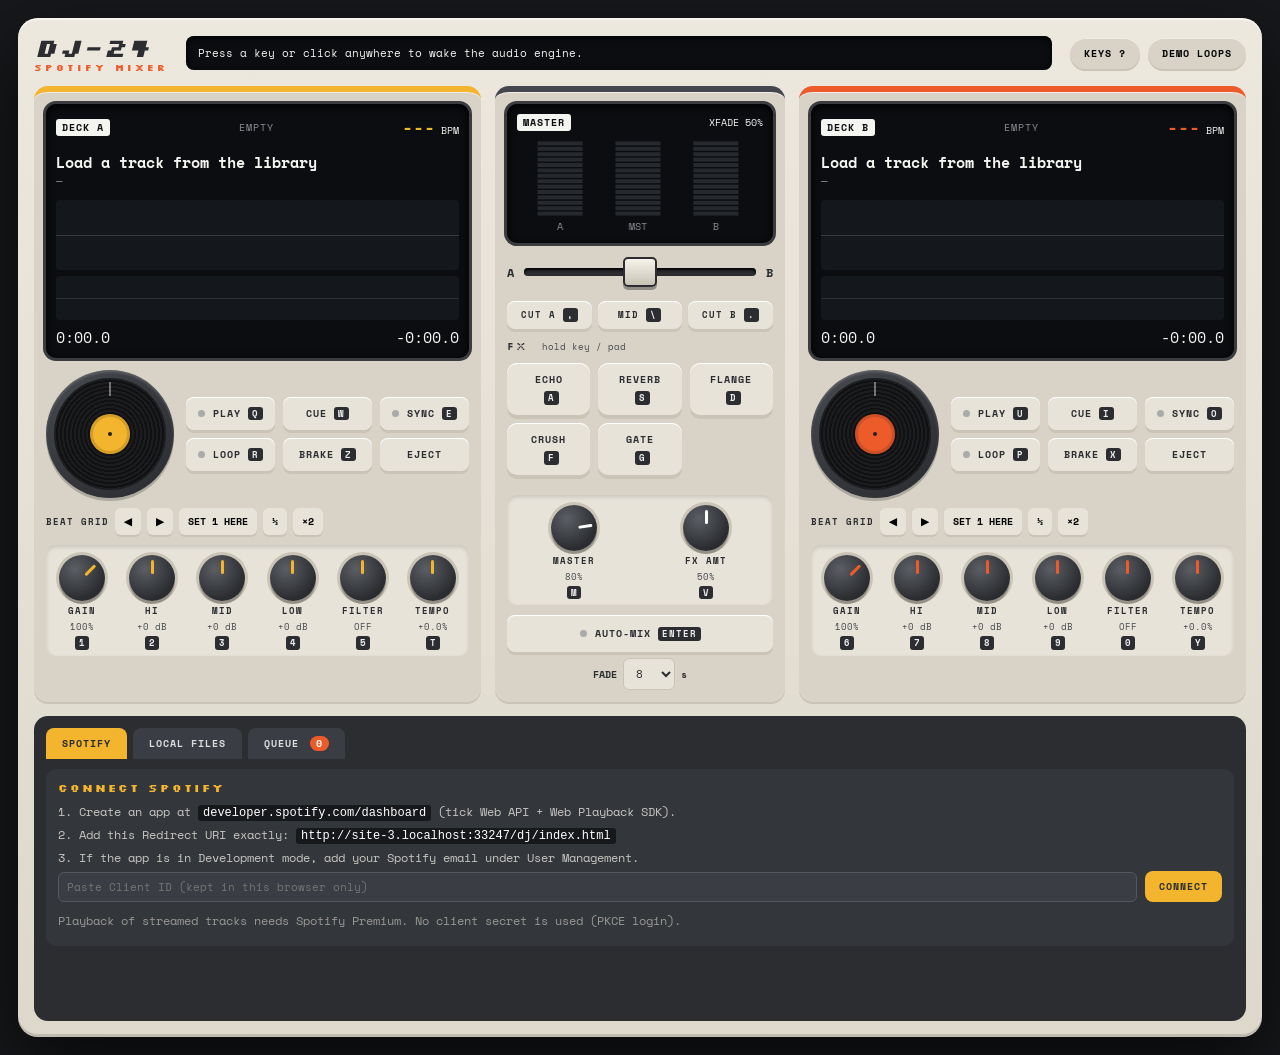
==== dj/index.html @ 0778deb3 "Initial: Power app, DJ-24 mixer Co-Authored-By: Claude Sonnet 5.5 <noreply@anthropic.com>" ====
<!doctype html>
<html lang="en">
<head>
<meta charset="utf-8">
<meta name="viewport" content="width=device-width,initial-scale=1">
<title>DJ-24 Mixer</title>
<link rel="stylesheet" href="https://fonts.googleapis.com/css2?family=Silkscreen:wght@400;700&family=Space+Mono:wght@400;700&display=swap">
<link rel="stylesheet" href="style.css">
</head>
<body>
<div id="unit">
  <header>
    <div class="logo">DJ-24<small>SPOTIFY MIXER</small></div>
    <div id="status" class="status">Press a key or click anywhere to wake the audio engine.</div>
    <div class="hdr-btns">
      <button id="btn-keys" class="pill">KEYS ?</button>
      <button id="btn-demo" class="pill">DEMO LOOPS</button>
    </div>
  </header>

  <main>
    <div id="slot-A"></div>
    <section class="mixer">
      <div class="lcd small">
        <div class="lcd-top"><span class="tag">MASTER</span><span id="mix-state">XFADE 50%</span></div>
        <canvas id="meters" width="240" height="96"></canvas>
      </div>
      <div class="xfwrap"><span>A</span><input type="range" id="xf" min="0" max="1" step="0.001" value="0.5" aria-label="Crossfader"><span>B</span></div>
      <div class="cutrow">
        <button class="btn sm" data-cut="0">CUT A<kbd>,</kbd></button>
        <button class="btn sm" data-cut="0.5">MID<kbd>\</kbd></button>
        <button class="btn sm" data-cut="1">CUT B<kbd>.</kbd></button>
      </div>
      <div class="fxlabel">FX <small>hold key / pad</small></div>
      <div class="fxpads" id="fxpads"></div>
      <div class="knobs mixk" id="mixk"></div>
      <div class="automix">
        <button class="btn wide" id="btn-auto"><i></i>AUTO-MIX<kbd>ENTER</kbd></button>
        <label>FADE <select id="auto-secs"><option>4</option><option selected>8</option><option>12</option><option>16</option></select>s</label>
      </div>
    </section>
    <div id="slot-B"></div>
  </main>

  <section id="library">
    <nav class="tabs">
      <button data-tab="spotify" class="on">SPOTIFY</button>
      <button data-tab="local">LOCAL FILES</button>
      <button data-tab="queue">QUEUE <b id="qcount">0</b></button>
    </nav>
    <div class="tabpane" id="tab-spotify"></div>
    <div class="tabpane" id="tab-local" hidden></div>
    <div class="tabpane" id="tab-queue" hidden></div>
  </section>
</div>

<div id="help" class="overlay" hidden>
  <div class="helpbox">
    <h3>KEYBOARD MAP <button id="help-x" class="pill">CLOSE</button></h3>
    <div class="helpgrid">
      <div><h4>Knobs — press key to select, then ↑ / ↓ to turn</h4>
        <p><kbd>1</kbd><kbd>2</kbd><kbd>3</kbd><kbd>4</kbd><kbd>5</kbd> Deck A: Gain · Hi · Mid · Low · Filter<br>
           <kbd>6</kbd><kbd>7</kbd><kbd>8</kbd><kbd>9</kbd><kbd>0</kbd> Deck B: Gain · Hi · Mid · Low · Filter<br>
           <kbd>T</kbd> Tempo A · <kbd>Y</kbd> Tempo B · <kbd>M</kbd> Master vol · <kbd>V</kbd> FX amount<br>
           <kbd>Shift</kbd>+↑↓ coarse · <kbd>Alt</kbd>+↑↓ fine · mouse wheel / drag also works · double-click = reset</p></div>
      <div><h4>Crossfader</h4>
        <p><kbd>←</kbd><kbd>→</kbd> move (Shift = big step) · <kbd>,</kbd> cut A · <kbd>\</kbd> centre · <kbd>.</kbd> cut B</p></div>
      <div><h4>Deck A</h4>
        <p><kbd>Q</kbd> Play/Pause · <kbd>W</kbd> Cue (hold = preview) · <kbd>E</kbd> Sync · <kbd>R</kbd> Loop 4 beats · <kbd>Z</kbd> Brake</p></div>
      <div><h4>Deck B</h4>
        <p><kbd>U</kbd> Play/Pause · <kbd>I</kbd> Cue · <kbd>O</kbd> Sync · <kbd>P</kbd> Loop 4 beats · <kbd>X</kbd> Brake</p></div>
      <div><h4>FX (hold)</h4>
        <p><kbd>A</kbd> Echo · <kbd>S</kbd> Reverb · <kbd>D</kbd> Flanger · <kbd>F</kbd> Crush · <kbd>G</kbd> Gate</p></div>
      <div><h4>Other</h4>
        <p><kbd>Enter</kbd> Auto-mix on/off · <kbd>?</kbd> this panel</p></div>
    </div>
    <p class="note">Spotify streams can only be faded (crossfader / gain / master). EQ, filter, FX, loop, brake and sync need Local or Demo tracks — Spotify does not expose its audio to web apps.</p>
  </div>
</div>
<div id="toast"></div>

<script src="audio.js"></script>
<script src="spotify.js"></script>
<script src="app.js"></script>
</body>
</html>
---- dj/style.css ----
:root{
  --cream:#e7e3d9; --cream2:#d8d3c6; --cream3:#c9c4b6; --ink:#2b2d31; --ink2:#44474d;
  --orange:#ee5b2b; --yellow:#f3b52e; --red:#d83b2a; --lcd:#0b0d10; --lcd-fg:#f4f4f0; --dim:#8a8d92;
  --mono:'Space Mono',ui-monospace,Menlo,monospace; --pix:'Silkscreen','Space Mono',monospace;
}
*{box-sizing:border-box}
html,body{margin:0;background:#17181b;color:var(--ink);font-family:var(--mono);font-size:12px}
body{padding:18px}
button{font-family:inherit;cursor:pointer}
kbd{font-family:var(--mono);font-size:9px;font-weight:700;background:var(--ink);color:#eee;border-radius:3px;padding:1px 4px;margin-left:5px;display:inline-block;line-height:1.3}
#unit{max-width:1480px;margin:0 auto;background:linear-gradient(180deg,#ece8de,#ddd8cb);border-radius:20px;padding:16px;box-shadow:0 30px 80px #000a,inset 0 2px 0 #fff8,inset 0 -3px 0 #0002}
header{display:flex;align-items:center;gap:18px;margin-bottom:14px;flex-wrap:wrap}
.logo{white-space:nowrap}
.logo{font-family:var(--pix);font-weight:700;font-size:26px;letter-spacing:1px;font-style:italic;color:var(--ink);line-height:1}
.logo small{display:block;font-size:9px;font-style:normal;letter-spacing:3px;color:var(--orange);margin-top:3px}
.status{flex:1;min-width:220px;background:var(--lcd);color:var(--lcd-fg);border-radius:8px;padding:9px 12px;font-size:11px;min-height:34px;box-shadow:inset 0 2px 6px #000}
.hdr-btns{display:flex;gap:8px}
.pill{background:var(--cream2);border:0;border-radius:999px;padding:8px 14px;font-size:10px;font-weight:700;letter-spacing:1px;box-shadow:0 2px 0 var(--cream3),inset 0 1px 0 #fff9}
.pill:active{transform:translateY(1px)}
main{display:grid;grid-template-columns:minmax(0,1fr) 290px minmax(0,1fr);gap:14px}
main>*{min-width:0}
.deck,.mixer{background:var(--cream2);border-radius:14px;padding:12px;box-shadow:inset 0 1px 0 #fff9,0 2px 0 var(--cream3)}
.deck.A{border-top:6px solid var(--yellow)} .deck.B{border-top:6px solid var(--orange)}
.mixer{border-top:6px solid var(--ink2);display:flex;flex-direction:column;gap:10px}
.lcd{background:var(--lcd);color:var(--lcd-fg);border-radius:10px;padding:10px;box-shadow:inset 0 2px 8px #000,0 0 0 3px #3a3c40}
.lcd-top{display:flex;justify-content:space-between;align-items:center;font-size:10px;gap:8px}
.tag{background:var(--lcd-fg);color:var(--lcd);border-radius:3px;padding:1px 6px;font-weight:700;letter-spacing:1px}
.src{color:var(--dim);letter-spacing:1px}
.bpm b{font-size:18px;color:var(--yellow)} .deck.B .bpm b{color:var(--orange)}
.lcd-main{display:flex;gap:10px;align-items:center;margin:8px 0;min-height:44px}
.art{width:44px;height:44px;border-radius:6px;object-fit:cover}
.meta{min-width:0}
.title{font-size:15px;font-weight:700;white-space:nowrap;overflow:hidden;text-overflow:ellipsis}
.artist{color:var(--dim);font-size:11px;white-space:nowrap;overflow:hidden;text-overflow:ellipsis}
canvas.wave{width:100%;height:70px;display:block;border-radius:4px;background:#14171b;cursor:pointer}
.lcd-bot{display:flex;justify-content:space-between;font-size:15px;margin-top:6px;font-variant-numeric:tabular-nums}
.lcd-bot span:nth-child(2){font-size:11px;color:var(--dim);align-self:center}
.deckrow{display:flex;gap:12px;margin:12px 0 4px;align-items:center}
.platter{width:128px;height:128px;flex:none;border-radius:50%;background:radial-gradient(circle at 35% 30%,#4a4d52,#25272b);padding:8px;box-shadow:0 3px 0 #0003,inset 0 2px 3px #fff3}
.vinyl{width:100%;height:100%;border-radius:50%;background:repeating-radial-gradient(circle,#111 0 2px,#1c1d20 2px 4px);position:relative}
.vinyl:after{content:"";position:absolute;top:4px;left:50%;width:2px;height:14px;background:#fff6;transform:translateX(-50%)}
.label{position:absolute;inset:32%;border-radius:50%;background:var(--yellow);box-shadow:inset 0 0 0 3px #0002}
.deck.B .label{background:var(--orange)}
.label:after{content:"";position:absolute;inset:44%;border-radius:50%;background:#222}
.transport{display:grid;grid-template-columns:repeat(3,1fr);gap:8px;flex:1}
.btn{background:var(--cream);border:0;border-radius:8px;padding:9px 6px;font-size:10px;font-weight:700;letter-spacing:1px;color:var(--ink);box-shadow:0 3px 0 var(--cream3),inset 0 1px 0 #fff;display:flex;align-items:center;justify-content:center;gap:2px;position:relative;white-space:nowrap}
.btn:active,.btn.held{transform:translateY(2px);box-shadow:0 1px 0 var(--cream3)}
.btn.sm{padding:7px 4px;font-size:9px}
.btn.wide{width:100%;padding:11px}
.btn i{width:7px;height:7px;border-radius:50%;background:#aaa;margin-right:6px;display:inline-block}
.btn.on i{background:var(--orange);box-shadow:0 0 8px var(--orange)}
.btn.on{background:#fff}
.btn.play.on i{background:#2dbb5d;box-shadow:0 0 8px #2dbb5d}
.btn:disabled{opacity:.4}
.knobs{display:grid;grid-template-columns:repeat(6,1fr);gap:6px;margin-top:10px;background:var(--cream);border-radius:10px;padding:10px 4px 6px;box-shadow:inset 0 2px 4px #0002}
.knobs.mixk{grid-template-columns:repeat(2,1fr)}
.kw{display:flex;flex-direction:column;align-items:center;gap:3px;user-select:none;touch-action:none}
.knob{width:46px;height:46px;border-radius:50%;background:radial-gradient(circle at 35% 30%,#5b5e64,#2a2c30 70%);box-shadow:0 3px 0 #0004,0 0 0 3px var(--cream3);position:relative;cursor:ns-resize}
.knob:before{content:"";position:absolute;inset:0;border-radius:50%;transform:rotate(var(--a,0deg))}
.knob i{position:absolute;left:50%;top:5px;width:3px;height:14px;margin-left:-1.5px;border-radius:2px;background:#fff;transform-origin:50% 18px;transform:rotate(var(--a,0deg))}
.deck.A .knob i{background:var(--yellow)} .deck.B .knob i{background:var(--orange)} .mixer .knob i{background:#fff}
.kw.sel .knob{box-shadow:0 3px 0 #0004,0 0 0 3px var(--orange),0 0 14px var(--orange)}
.kl{font-size:9px;font-weight:700;letter-spacing:1px}
.kv{font-size:9px;color:var(--ink2);min-height:11px}
.kw kbd{margin:0}
.xfwrap{display:flex;align-items:center;gap:8px;font-weight:700}
input[type=range]{-webkit-appearance:none;appearance:none;flex:1;height:34px;background:transparent}
input[type=range]::-webkit-slider-runnable-track{height:8px;background:var(--ink);border-radius:4px;box-shadow:inset 0 2px 3px #000}
input[type=range]::-webkit-slider-thumb{-webkit-appearance:none;width:34px;height:30px;margin-top:-11px;border-radius:5px;background:linear-gradient(180deg,#f6f3ea,#c8c3b5);border:2px solid var(--ink);box-shadow:0 3px 0 #0005}
.cutrow{display:grid;grid-template-columns:repeat(3,1fr);gap:6px}
.fxlabel{font-family:var(--pix);font-size:11px;letter-spacing:2px}
.fxlabel small{font-family:var(--mono);font-size:9px;color:var(--ink2);letter-spacing:0;margin-left:6px}
.fxpads{display:grid;grid-template-columns:repeat(3,1fr);gap:8px}
.pad{height:52px;border-radius:10px;border:0;background:var(--cream);box-shadow:0 4px 0 var(--cream3),inset 0 1px 0 #fff;font-weight:700;font-size:10px;letter-spacing:1px;color:var(--ink);user-select:none;display:flex;flex-direction:column;align-items:center;justify-content:center;gap:4px}
.pad.on{background:var(--orange);color:#fff;transform:translateY(3px);box-shadow:0 1px 0 #a8401e,0 0 16px var(--orange)}
.pad.on kbd{background:#fff;color:var(--orange)}
.automix{display:flex;flex-direction:column;gap:6px}
.automix label{font-size:10px;font-weight:700;display:flex;gap:6px;align-items:center;justify-content:center}
select,input[type=text],input[type=search]{font-family:var(--mono);font-size:11px;background:var(--cream);border:1px solid var(--cream3);border-radius:6px;padding:6px 8px;color:var(--ink)}
#meters{width:100%;height:96px;display:block;margin-top:6px}

/* library */
#library{margin-top:14px;background:var(--ink);color:#e9e7e1;border-radius:14px;padding:12px}
.tabs{display:flex;gap:6px;margin-bottom:10px}
.tabs button{background:#3a3d43;color:#ddd;border:0;border-radius:8px 8px 0 0;padding:8px 16px;font-weight:700;font-size:10px;letter-spacing:1px}
.tabs button.on{background:var(--yellow);color:var(--ink)}
.tabs b{background:var(--orange);color:#fff;border-radius:9px;padding:0 6px;margin-left:4px}
.tabpane{min-height:240px}
.panel{display:flex;flex-wrap:wrap;gap:8px;align-items:center;margin-bottom:10px}
.panel select,.panel input{background:#3a3d43;border-color:#55585f;color:#eee}
.panel input[type=text]{min-width:220px;flex:1}
.panel label{font-size:10px;color:#bbb;display:flex;gap:6px;align-items:center}
.gbtn{background:var(--yellow);color:var(--ink);border:0;border-radius:8px;padding:8px 14px;font-weight:700;font-size:10px;letter-spacing:1px}
.gbtn.alt{background:#555a62;color:#eee}
.gbtn:disabled{opacity:.5}
.box{background:#33363b;border-radius:10px;padding:12px;margin-bottom:10px}
.box h4{margin:0 0 8px;font-family:var(--pix);font-size:11px;letter-spacing:2px;color:var(--yellow)}
.box p{margin:4px 0;color:#c8c6c0;line-height:1.5}
.box code{background:#17181b;padding:1px 5px;border-radius:3px;color:#fff;user-select:all}
.list{max-height:360px;overflow:auto;border-radius:8px}
.row{display:grid;grid-template-columns:40px 1fr 74px 40px 40px 40px;gap:8px;align-items:center;padding:6px 8px;background:#2f3237;border-bottom:1px solid #26282c}
.row:hover{background:#3a3d43}
.row .thumb{width:36px;height:36px;border-radius:5px;background:#17181b;display:flex;align-items:center;justify-content:center;overflow:hidden;color:#777}
.row .thumb img{width:100%;height:100%;object-fit:cover}
.row .ti{min-width:0;display:flex;flex-direction:column}
.row .ti b{white-space:nowrap;overflow:hidden;text-overflow:ellipsis;font-size:12px}
.row .ti span{color:#999;font-size:10px;white-space:nowrap;overflow:hidden;text-overflow:ellipsis}
.row .mt{font-size:10px;color:#aaa;text-align:right;line-height:1.4}
.row button{background:#555a62;color:#fff;border:0;border-radius:6px;padding:6px 0;font-size:10px;font-weight:700}
.row button[data-a=A]:hover{background:var(--yellow);color:var(--ink)} .row button[data-a=B]:hover{background:var(--orange)} .row button[data-a=Q]:hover{background:#fff;color:var(--ink)}
.row.q{grid-template-columns:24px 40px 1fr 74px 40px 40px 34px}
.drop{border:2px dashed #666;border-radius:10px;padding:18px;text-align:center;color:#bbb;margin-bottom:10px}
.drop.over{border-color:var(--yellow);color:var(--yellow)}
.empty{color:#888;padding:14px}
.overlay{position:fixed;inset:0;background:#000b;display:flex;align-items:center;justify-content:center;z-index:50;padding:20px}
.overlay[hidden]{display:none}
.helpbox{background:var(--cream);border-radius:14px;padding:18px;max-width:880px;width:100%;max-height:90vh;overflow:auto}
.helpbox h3{font-family:var(--pix);margin:0 0 10px;display:flex;justify-content:space-between;align-items:center;letter-spacing:2px}
.helpbox h4{margin:10px 0 4px;font-size:11px;color:var(--orange)}
.helpbox p{line-height:2;margin:0}
.helpgrid{display:grid;grid-template-columns:1fr 1fr;gap:6px 24px}
.note{margin-top:12px;padding:10px;background:var(--cream2);border-radius:8px;line-height:1.5}
#toast{position:fixed;left:50%;bottom:24px;transform:translateX(-50%) translateY(20px);background:var(--lcd);color:#fff;padding:10px 16px;border-radius:8px;opacity:0;transition:.25s;pointer-events:none;z-index:60;max-width:80vw;font-size:12px;border:1px solid #444}
#toast.show{opacity:1;transform:translateX(-50%)}
@media (max-width:1100px){body{padding:8px}main{grid-template-columns:minmax(0,1fr)}.row{grid-template-columns:36px 1fr 56px 36px 36px 36px}.knobs{grid-template-columns:repeat(3,1fr)}.helpgrid{grid-template-columns:1fr}.mixer{order:-1}}

canvas.scope{width:100%;height:44px;display:block;border-radius:4px;background:#14171b;margin-top:6px}
.gridrow{display:flex;gap:6px;align-items:center;margin-top:10px;font-size:9px;font-weight:700;letter-spacing:1px;flex-wrap:wrap}
.gridrow button{background:var(--cream);border:0;border-radius:6px;padding:6px 9px;font-size:10px;font-weight:700;box-shadow:0 2px 0 var(--cream3)}
.gridrow button:active{transform:translateY(1px)}
.gridrow .gv{margin-left:auto;font-weight:400;color:var(--ink2);letter-spacing:0}
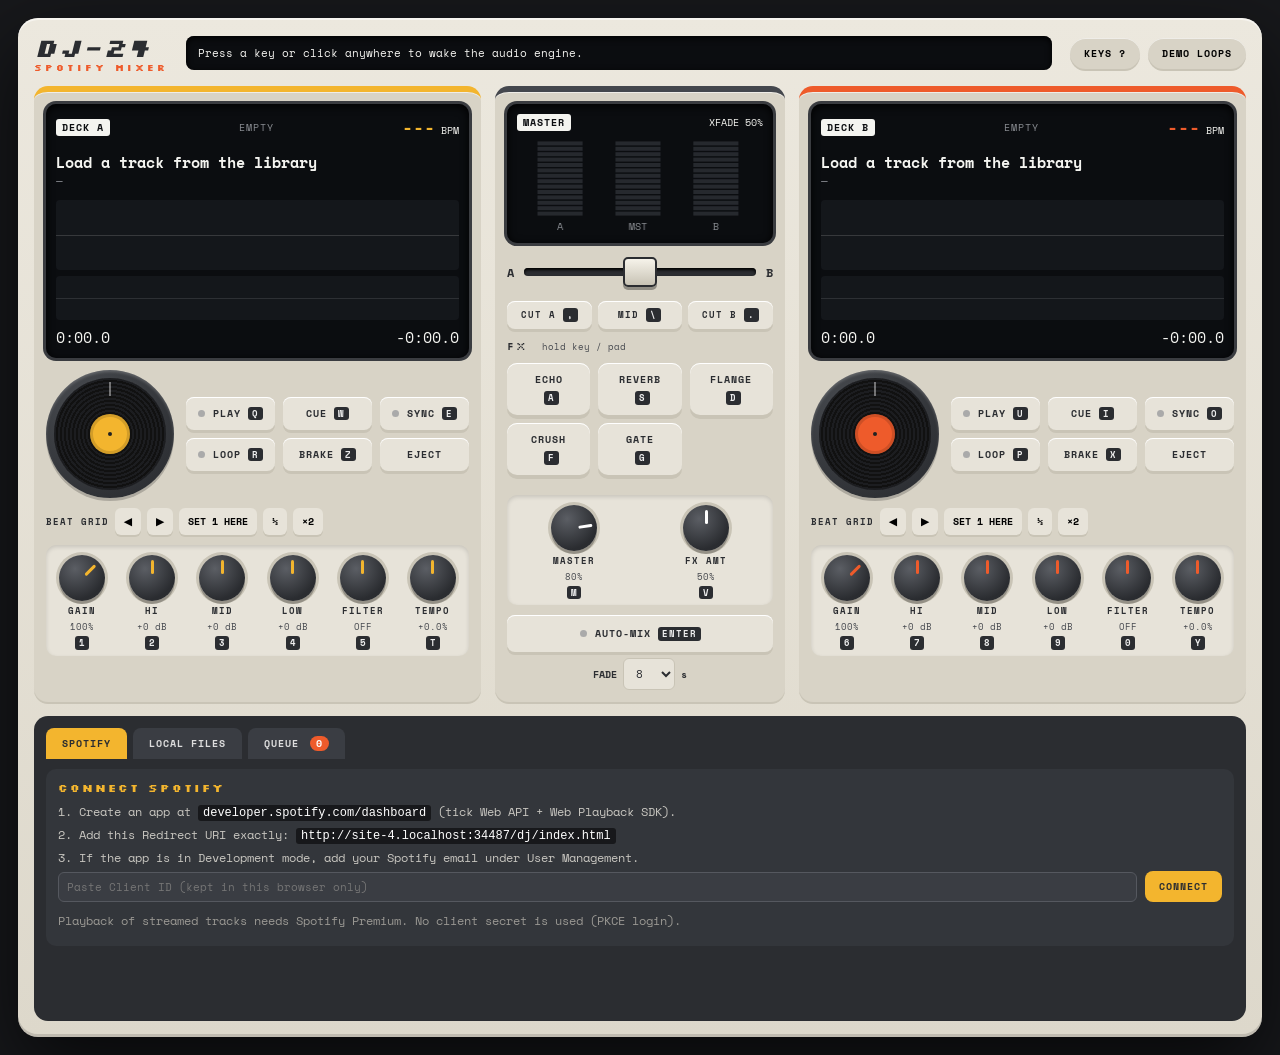
==== commit 93c23d8d: "Add phone launcher page Co-Authored-By: Claude Opus 5.5 <noreply@anthropic.com>" ====
--- a/dj/index.html
+++ b/dj/index.html
@@ -6,6 +6,8 @@
 <title>DJ-24 Mixer</title>
 <link rel="stylesheet" href="https://fonts.googleapis.com/css2?family=Silkscreen:wght@400;700&family=Space+Mono:wght@400;700&display=swap">
 <link rel="stylesheet" href="style.css">
+<link rel="icon" type="image/svg+xml" data-yno-icon href="data:image/svg+xml,%3Csvg xmlns=%22http://www.w3.org/2000/svg%22 viewBox=%220 0 64 64%22%3E%3Crect x=%225%22 y=%225%22 width=%2254%22 height=%2254%22 rx=%2215%22 fill=%22%231b1b1f%22 stroke=%22%23ff6a1a%22 stroke-width=%227%22/%3E%3Cpath d=%22M20 38a12 12 0 0 1 24 0%22 fill=%22none%22 stroke=%22%23fff%22 stroke-width=%224%22 stroke-linecap=%22round%22 stroke-linejoin=%22round%22/%3E%3Crect x=%2217%22 y=%2236%22 width=%227%22 height=%2211%22 rx=%222.5%22 fill=%22%23fff%22/%3E%3Crect x=%2240%22 y=%2236%22 width=%227%22 height=%2211%22 rx=%222.5%22 fill=%22%23fff%22/%3E%3C/svg%3E">
+<link rel="icon" type="image/svg+xml" data-yno-icon href="data:image/svg+xml,%3Csvg xmlns=%22http://www.w3.org/2000/svg%22 viewBox=%220 0 64 64%22%3E%3Crect x=%225%22 y=%225%22 width=%2254%22 height=%2254%22 rx=%2215%22 fill=%22%231b1b1f%22 stroke=%22%23ff6a1a%22 stroke-width=%227%22/%3E%3Cpath d=%22M20 38a12 12 0 0 1 24 0%22 fill=%22none%22 stroke=%22%23fff%22 stroke-width=%224%22 stroke-linecap=%22round%22 stroke-linejoin=%22round%22/%3E%3Crect x=%2217%22 y=%2236%22 width=%227%22 height=%2211%22 rx=%222.5%22 fill=%22%23fff%22/%3E%3Crect x=%2240%22 y=%2236%22 width=%227%22 height=%2211%22 rx=%222.5%22 fill=%22%23fff%22/%3E%3C/svg%3E">
 </head>
 <body>
 <div id="unit">
